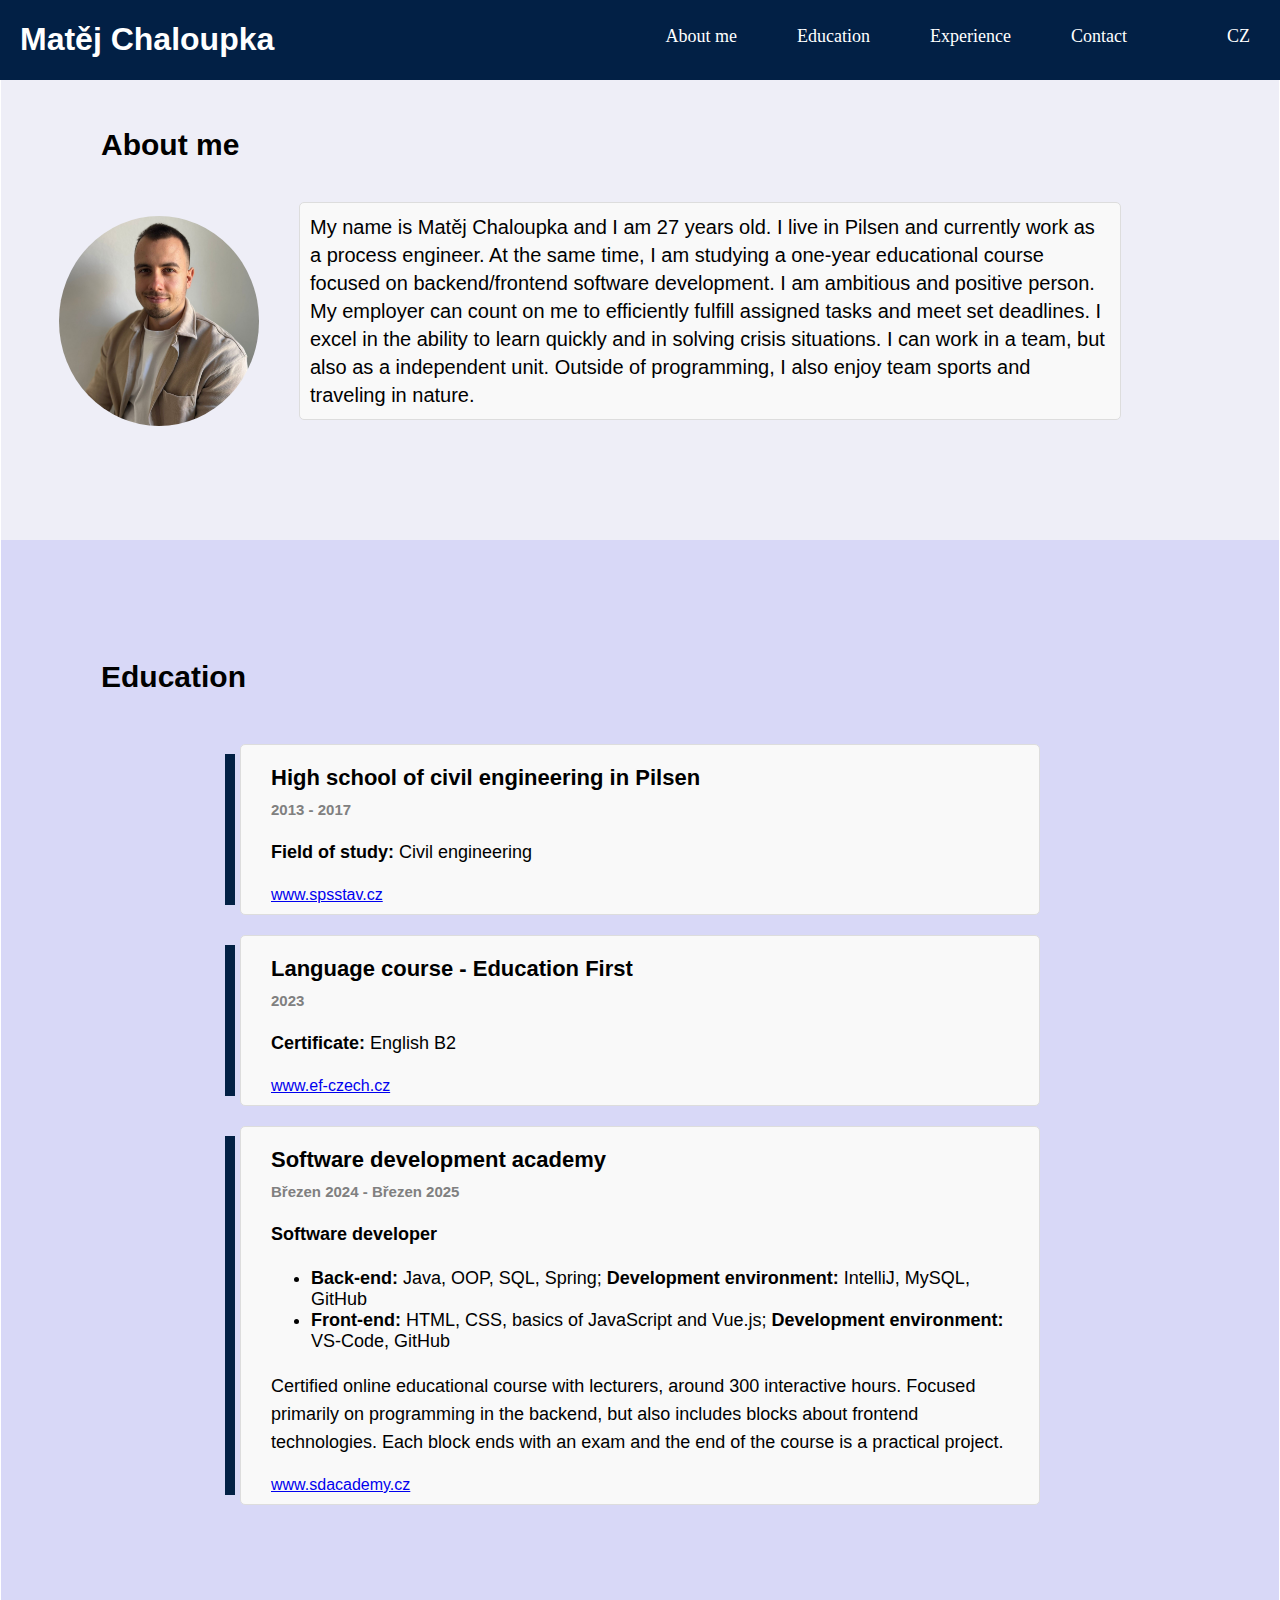
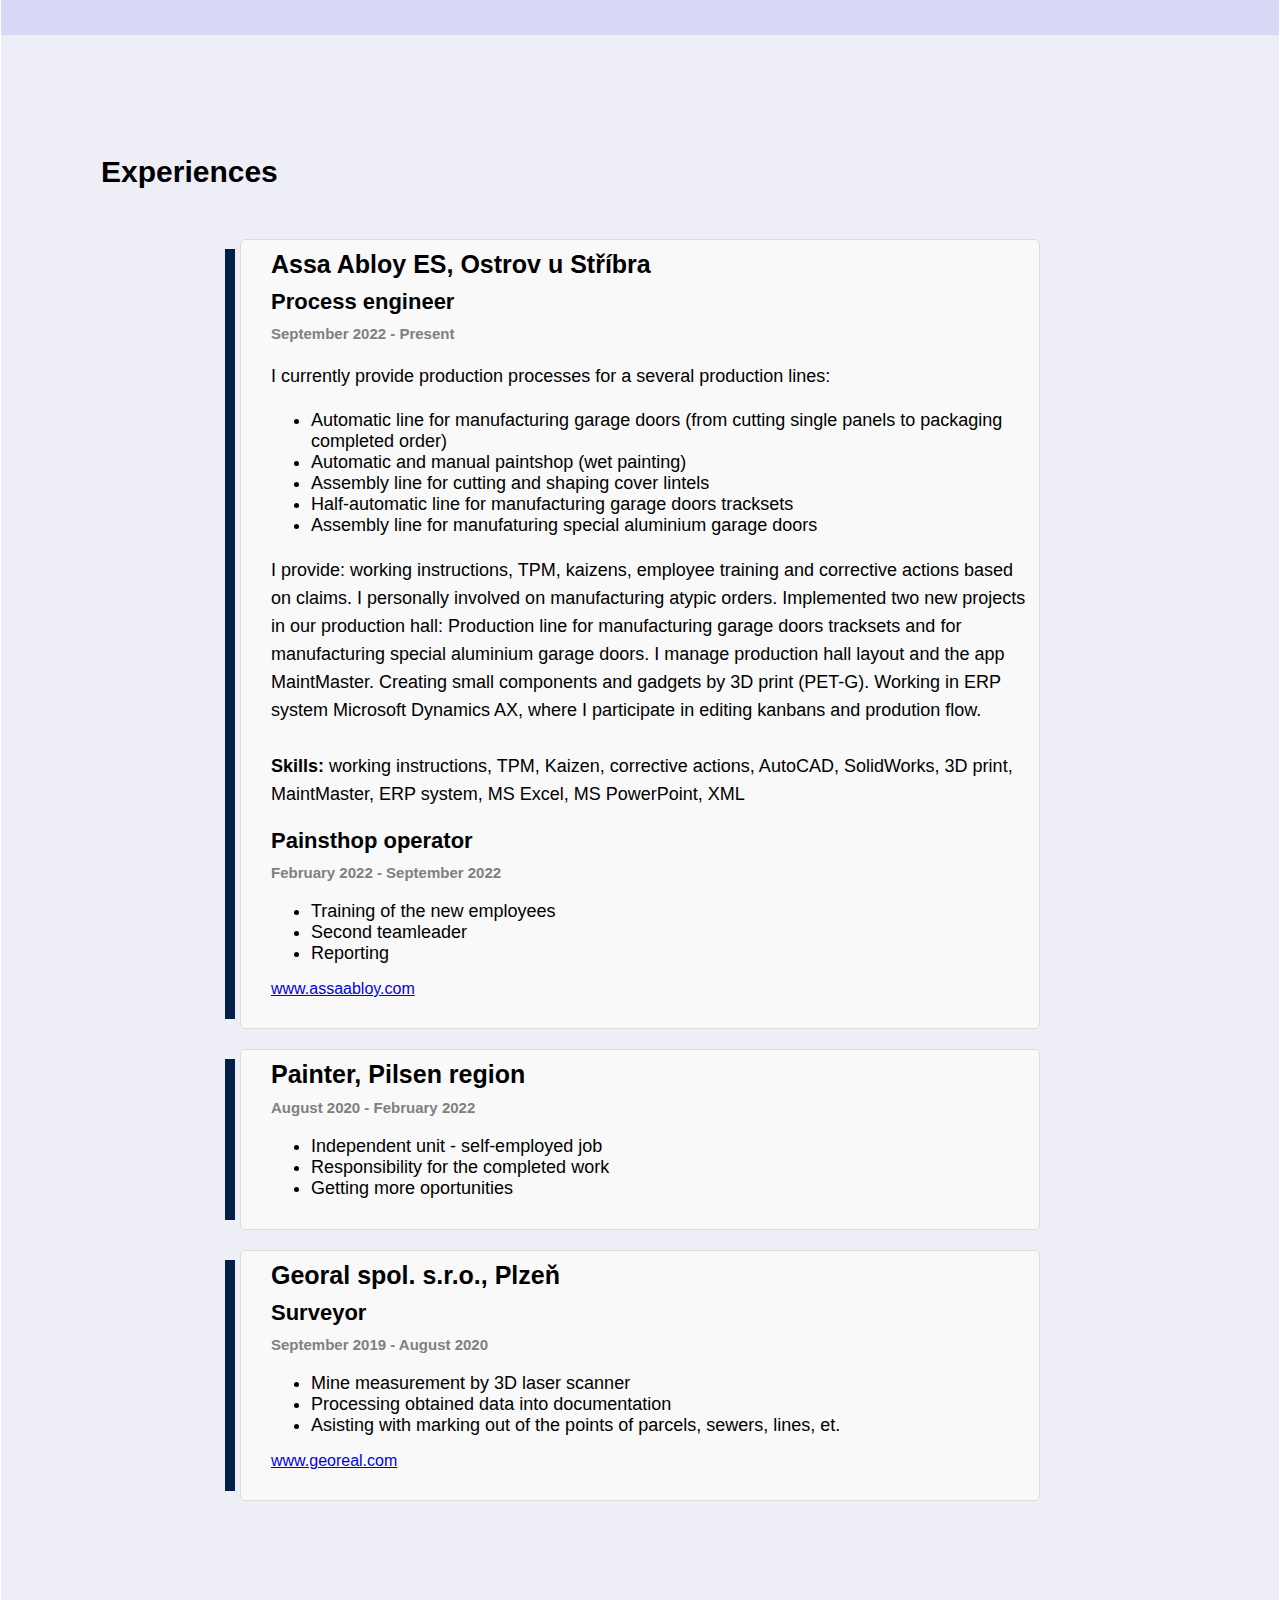
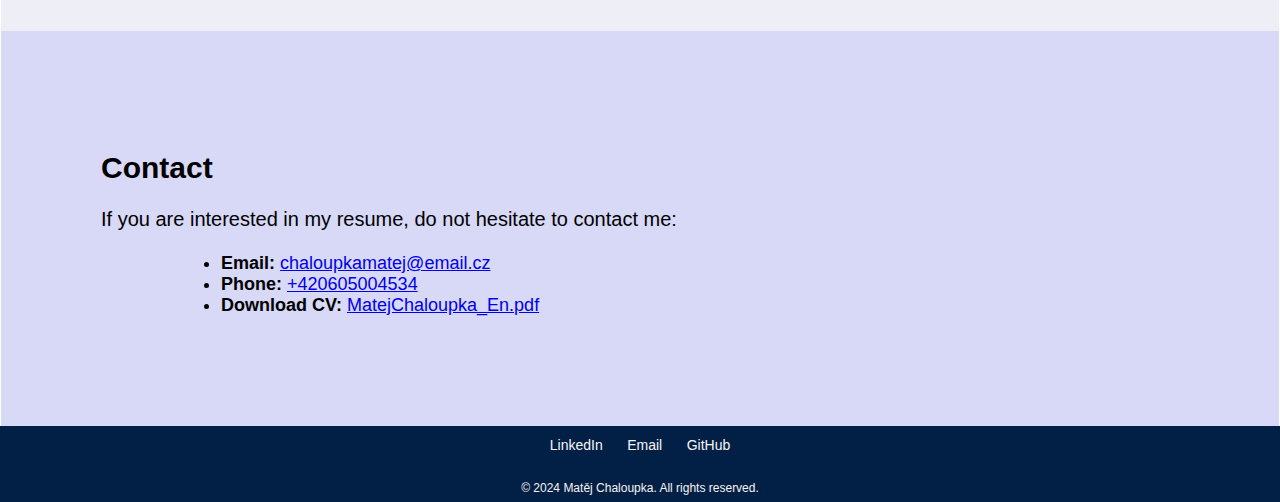
==== index_en.html @ 8a722eea "Add files via upload" ====
<!DOCTYPE html>
<html lang="en">
<head>
    <meta charset="UTF-8">
    <meta name="viewport" content="width=device-width, initial-scale=1.0">
    <title>CV - Matěj Chaloupka</title>
    <link rel="shortcut icon" href="img/mch.png">
    <link rel="stylesheet" href="css/style.css">
</head>

<body>
    <header>
        <h1>Matěj Chaloupka</h1>

        <nav class="menu">
        
            <ul class="links">
                <li><a href="#bio">About me</a></li>
                <li><a href="#edu">Education</a></li>
                <li><a href="#exp">Experience</a></li>
                <li><a href="#contact">Contact</a></li>
            </ul>
                    
            <ul class="langs">
                <li><a href="index.html">CZ</a></li>
            </ul>


        </nav>

    </header>


    <main>
        
        <section id="bio">
            <h2>About me</h2>

            <div class="div-bio">
                <img class="img-me" src="img/me.jpg" alt="Me">
                <p class="p-bio">
                    My name is Matěj Chaloupka and I am 27 years old. I live in Pilsen and currently work as a process engineer. At the same time, I am studying a one-year educational course focused on backend/frontend software development.
                    I am ambitious and positive person. My employer can count on me to efficiently fulfill assigned tasks and meet set deadlines. I excel in the ability to learn quickly and in solving crisis situations. I can work in a team, but also as a independent unit.
                    Outside of programming, I also enjoy team sports and traveling in nature.
                </p>
            </div>


        </section>


        <section id="edu">
            <h2>Education</h2>
            <div class="timeline">
                <div class="timeline-item">
                    <div class="timeline-content">
                        <article>
                            <h4>High school of civil engineering in Pilsen</h4>
                            <h5>2013 - 2017</h5>
                            <p>
                                <strong>Field of study: </strong> Civil engineering
                            </p>
                            <a href="https://www.spsstav.cz/">www.spsstav.cz</a>
                        </article>
                    </div>
                </div>
                <div class="timeline-item">
                    <div class="timeline-content">
                        <article>
                            <h4>Language course - Education First</h4>
                            <h5>2023</h5>
                            <p>
                                <strong>Certificate: </strong>English B2
                            </p>
                            <a href="https://www.ef-czech.cz/">www.ef-czech.cz</a>
                        </article>
                    </div>
                </div>

                <div class="timeline-item">
                    <div class="timeline-content">
                        <article>
                            <h4>Software development academy</h4>
                            <h5>Březen 2024 - Březen 2025</h5>
                            <p>
                                <strong>Software developer</strong>
                                <ul>
                                    <li><strong>Back-end: </strong>Java, OOP, SQL, Spring; <strong>Development environment: </strong>IntelliJ, MySQL, GitHub</li>
                                    <li><strong>Front-end: </strong>HTML, CSS, basics of JavaScript and Vue.js; <strong>Development environment: </strong>VS-Code, GitHub</li>
                                </ul>
                            </p>

                            <p>
                                Certified online educational course with lecturers, around 300 interactive hours. Focused primarily on programming in the backend, but also includes
                                blocks about frontend technologies. Each block ends with an exam and the end of the course is a practical project.
                            </p>
                            <a href="https://sdacademy.cz/">www.sdacademy.cz</a>
                        </article>
                    </div>
                </div>
            </div>
        </section>


        <section id="exp">
            <h2>Experiences</h2>
            <div class="timeline">
                <div class="timeline-item">
                    <div class="timeline-content">
                        <article>
                            <h3>Assa Abloy ES, Ostrov u Stříbra</h3>
                            <h4>Process engineer</h4>
                            <h5>September 2022 - Present</h5>
                            <p>
                                I currently provide production processes for a several production lines:
                                <ul>
                                    <li>Automatic line for manufacturing garage doors (from cutting single panels to packaging completed order)</li>
                                    <li>Automatic and manual paintshop (wet painting)</li>
                                    <li>Assembly line for cutting and shaping cover lintels</li>
                                    <li>Half-automatic line for manufacturing garage doors tracksets</li>
                                    <li>Assembly line for manufaturing special aluminium garage doors</li>                   
                                </ul>
                            </p>
                            <p>
                                I provide: working instructions, TPM, kaizens, employee training and corrective actions based on claims. 
                                I personally involved on manufacturing atypic orders. Implemented two new projects in our production hall: 
                                Production line for manufacturing garage doors tracksets and for manufacturing special aluminium garage doors.
                                I manage production hall layout and the app MaintMaster. Creating small components and gadgets by 3D print (PET-G). Working in ERP 
                                system Microsoft Dynamics AX, where I participate in editing kanbans and prodution flow.
                                <br><br>
                                <strong>Skills:</strong> working instructions, TPM, Kaizen, corrective actions, 
                                AutoCAD, SolidWorks, 3D print, MaintMaster, ERP system, MS Excel, 
                                MS PowerPoint, XML
                            </p>

                            <h4>Painsthop operator</h4>
                            <h5>February 2022 - September 2022</h5>
                            <p>
                                <ul>
                                    <li>Training of the new employees</li>
                                    <li>Second teamleader</li>
                                    <li>Reporting</li>
                                </ul>
                                <a href="https://www.assaabloy.com/cz/cs">www.assaabloy.com</a>
                            </p>
                        </article>
                    </div>
                </div>

                <div class="timeline-item">
                    <div class="timeline-content">
                        <article>
                            <h3>Painter, Pilsen region</h3>
                            <h5>August 2020 - February 2022</h5>
                            <p>
                                <ul>
                                    <li>Independent unit - self-employed job</li>
                                    <li>Responsibility for the completed work</li>
                                    <li>Getting more oportunities</li>
                                </ul>
                            </p>
                        </article>
                    </div>
                </div>

                <div class="timeline-item">
                    <div class="timeline-content">
                        <article>
                            <h3>Georal spol. s.r.o., Plzeň</h3>
                            <h4>Surveyor</h4>
                            <h5>September 2019 - August 2020</h5>
                            <p>
                                <ul>
                                    <li>Mine measurement by 3D laser scanner</li>
                                    <li>Processing obtained data into documentation</li>
                                    <li>Asisting with marking out of the points of parcels, sewers, lines, et.</li>
                                </ul>
                                <a href="https://georeal.cz/">www.georeal.com</a>
                            </p>
                        </article>
                    </div>
                </div>
            </div>
        </section>


        <section id="contact">
            <h2>Contact</h2>

            <p class="p-cont">
                If you are interested in my resume, do not hesitate to contact me:
                <ul class="ul-contact">
                    <li><strong>Email: </strong><a href="mailto:chaloupkamatej@email.cz">chaloupkamatej@email.cz</a></li>
                    <li><strong>Phone: </strong> <a href="tel:+420605004534">+420605004534</a></li>
                    <li><strong>Download CV: </strong> <a href="docs/CVMCH_ENG.pdf" download="MatejChaloupka_CZ.pdf">MatejChaloupka_En.pdf</a></li>
                </ul>
            </p>

        </section>

    </main>

    <footer>
        <div class="footer-container">
          <div class="footer-links">
            <a href="https://linkedin.com/in/matěj-chaloupka-353ba0285" target="_blank">LinkedIn</a>
            <a href="mailto:chaloupkamatej@email.cz">Email</a>
            <a href="https://github.com/chaloupkamatej" target="_blank">GitHub</a>
          </div>
          <p class="footer-copy">&copy; 2024 Matěj Chaloupka. All rights reserved.</p>
        </div>
      </footer>    

</body>
</html>
---- css/style.css ----
body {
    font-family: "Calibri", "Arial", "Helvetica"
}

nav {
    display: flex;
}

.menu {
  margin-left: auto;
  margin-right: 20px;
}
    .menu ul {
        list-style: none;
    }
    
    .menu li {
        float: left;
        padding: 10px 30px;
        vertical-align: center;
        font-size: large;
    }
    
    .menu a {
      
        color: #fff;
    }

    .links, .langs {
      text-decoration: none;
        display: flex;
    }

    .langs li a{
      margin-left: auto;
    }

    .menu a {
      font-family: 'Calibri';
      text-decoration: none;
    }

    .menu a:hover {
      color: #a3a3c0;
      text-decoration: underline;
    }


.p-bio {
  position: relative;
    max-width: 800px; 
    padding: 10px;
    background-color: #f9f9f9; 
    border: 1px solid #ddd; 
    border-radius: 5px;
    font-size: 20px;
    line-height: 28px;
    margin: 20px 100px;
    
}

.div-bio {
    display: flex;
    align-items: center;
    justify-content: center;
    text-align: left;
    margin-left: -200px;
}



.img-me {
    width: 200px;
    border: #ddd 1px;
    border-radius: 50%;
    height: auto;
    margin-left: 200px;
    margin-right: -60px;
    margin-top: 20px;
}

header {
    display: flex;
    background-color: #022045;
    padding: 0px 20px;
    color: white;
    position: fixed;
    top: 0;
    width: 100%;
    left: 0;
    z-index: 1;
}

footer {
    margin-top: 0px;
    color: #f7f3f3;
    padding: 0px 0;
    text-align: center;
    font-family: "Calibri", "Arial";
  }
  
  .footer-container {
    background-color: #022045;
    margin: -10px -10px;
    display: flex;
    flex-direction: column;
    align-items: center;
  }
  
  
  .footer-links {
    margin: 10px 0;
  }
  
  .footer-links a {
    color: #f9f5f5;
    text-decoration: none;
    margin: 0 10px;
    font-size: 14px;
  }
  
  .footer-links a:hover {
    text-decoration: underline;
  }
  
  .footer-copy {
    font-size: 12px;
    margin-top: 10px;
    margin-bottom: 0px;
  }

  #bio {
    padding: 100px 0;
    margin: 0px -7px;
    background-color: #eeeef7;
  }

  #edu {
    padding: 100px 0;
    margin: 0px -7px;
    background-color: #d8d8f7;
  }

  #exp {
    padding: 100px 0;
    margin: 0px -7px;
    background-color: #eeeef7;
  }

  #contact {
    padding: 100px 0;
    margin: 0px -7px;
    background-color: #d8d8f7;
  }

  h2 {
    font-size: 30px;
    margin: 20px 100px;
  }

  h3 {
    font-size: 25px;
    margin: 10px 250px;
  }

  h4 {
    font-size: 22px;
    margin: 10px 0;
  }

  h5 {
    font-size: 15px;
    margin: 10px 0;
    color: grey;
  }

  p {
    font-size: 20px;
    line-height: 28px;
    margin: 20px 0;
  }


article {
    margin-left: 20px;
}

.p-cont {
    font-size: 20px;
    line-height: 28px;
    margin: 20px 100px;
}

section li {
    font-size: 18px;
}



  
  .timeline {
    position: relative;
    max-width: 800px; 
    margin: auto;
    padding: 10px;
  }
  
  .timeline-item {
    position: relative;
    margin: 20px 0;
  }
  
  .timeline-item .timeline-content {
    background-color: #f9f9f9; 
    border: 1px solid #ddd; 
    border-radius: 5px;
    padding: 10px;
    position: relative;
  }
  
  .timeline-item h3 {
    margin: 0; 
  }
  
  .timeline-item::before {
    content: '';
    position: absolute;
    left: -15px; 
    top: 10px; 
    width: 10px; 
    height: calc(100% - 20px); 
    background-color: #022045; 
  }

  .timeline a li{
    font-size: 18px;
  }

  .timeline-content article p{
    font-size: 18px;
  }

  .ul-contact {
    margin-left: 180px;
  }
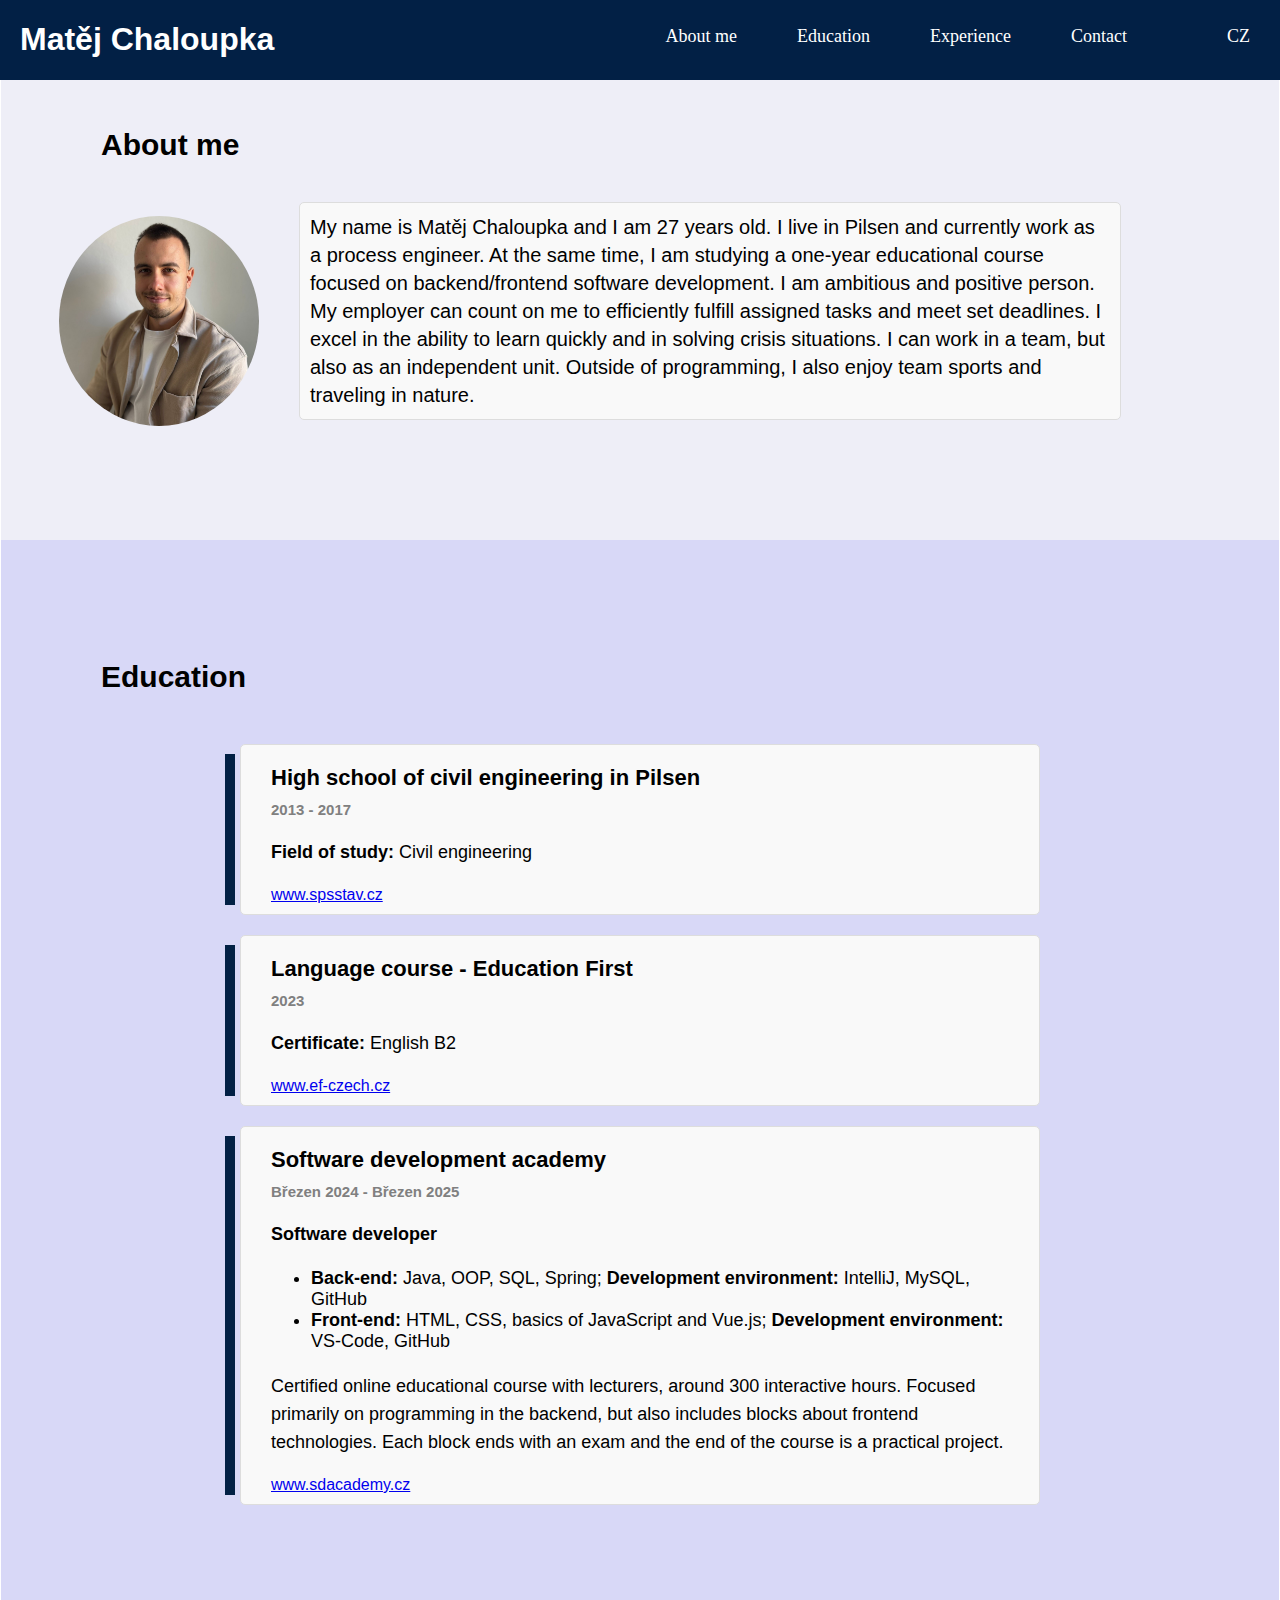
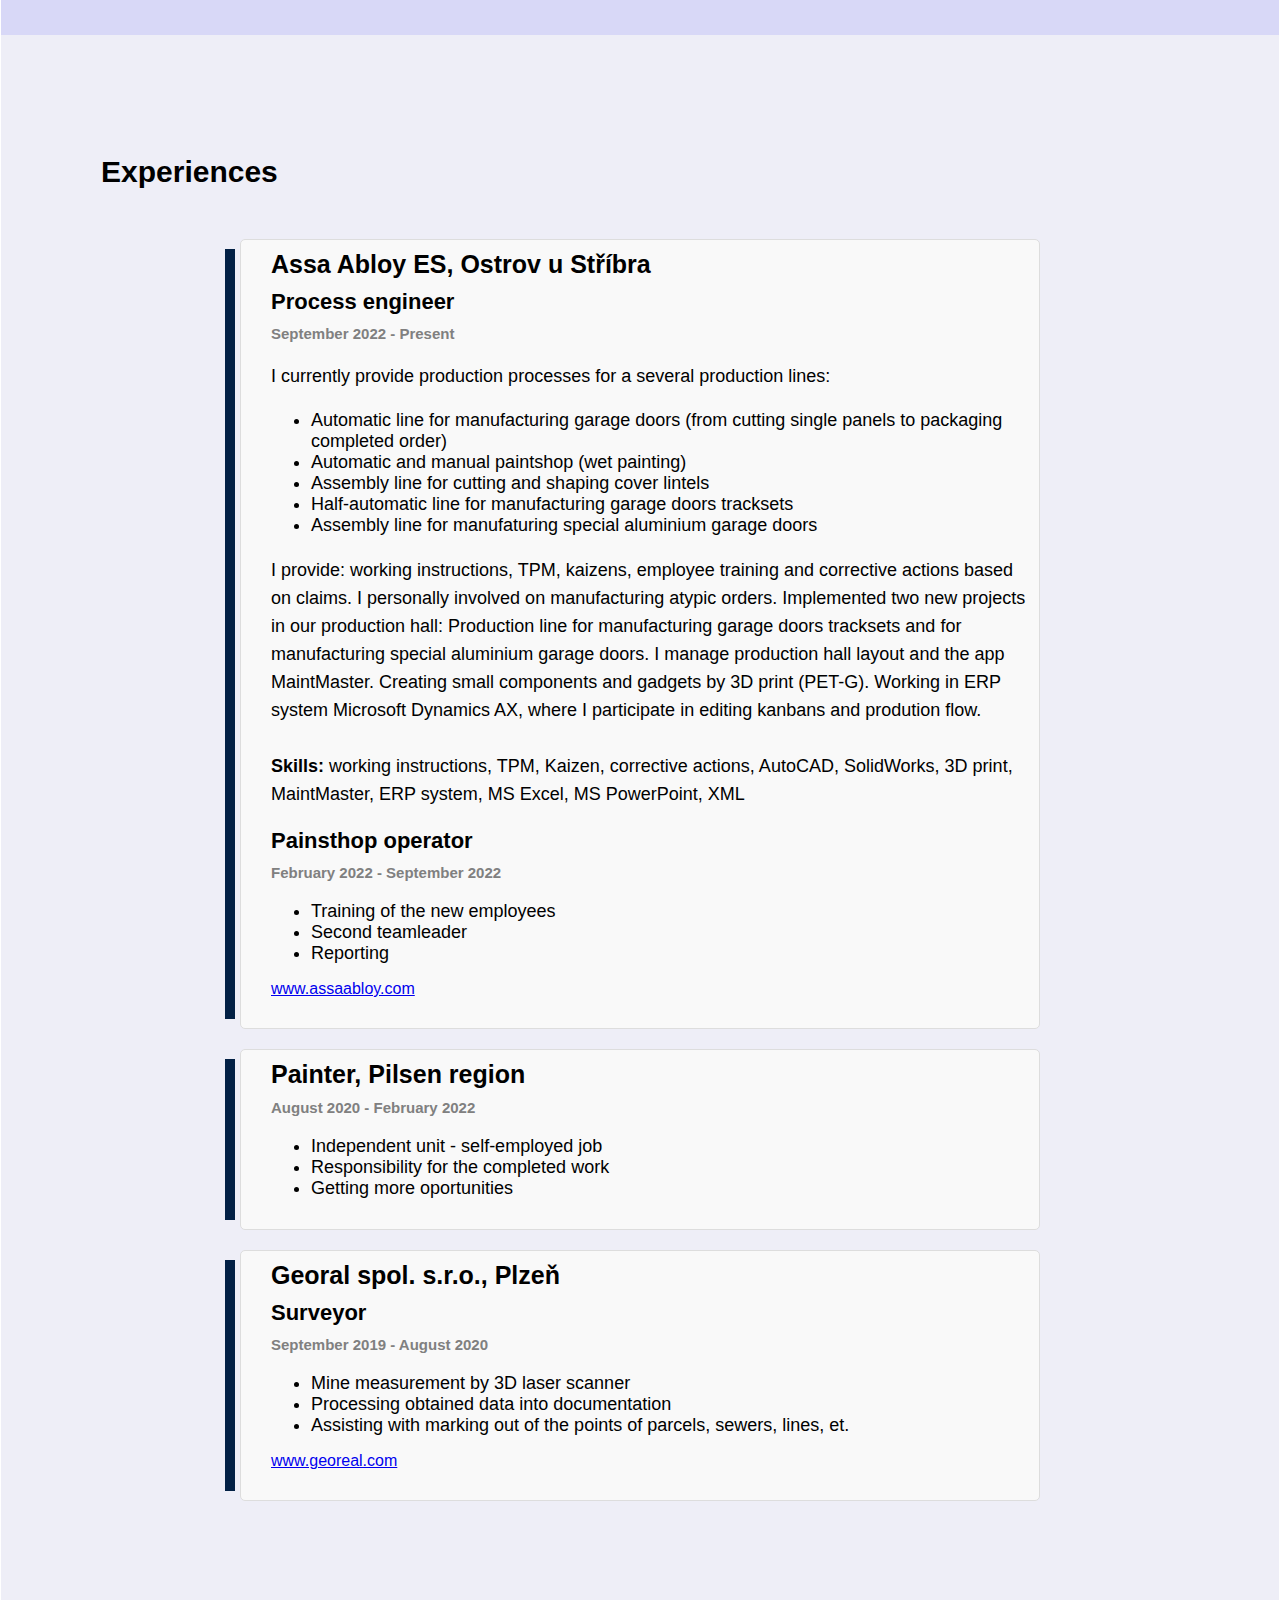
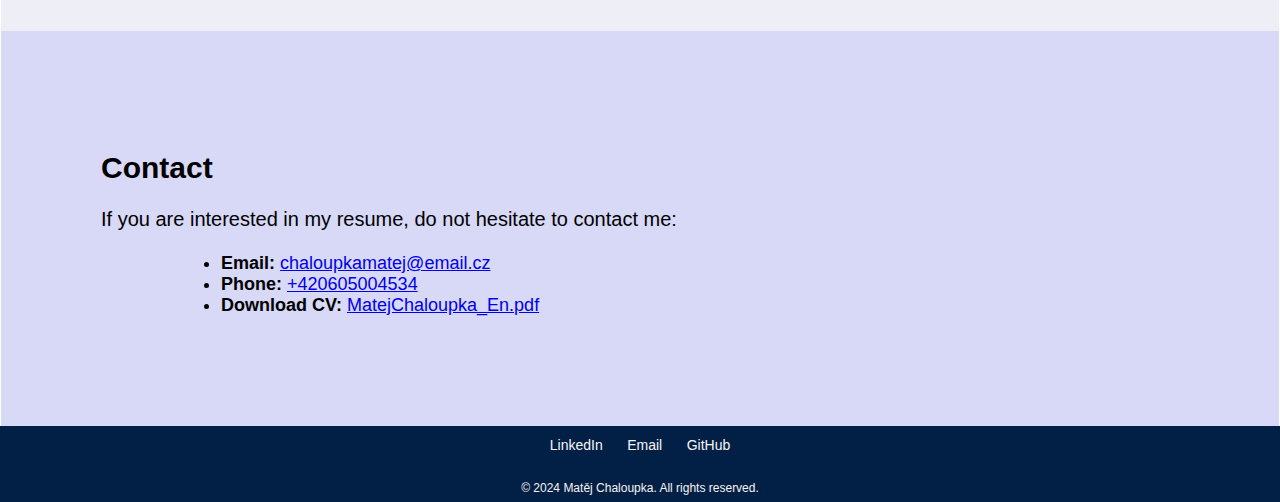
==== commit 57b0bc66: "Update index_en.html" ====
--- a/index_en.html
+++ b/index_en.html
@@ -40,7 +40,7 @@
                 <img class="img-me" src="img/me.jpg" alt="Me">
                 <p class="p-bio">
                     My name is Matěj Chaloupka and I am 27 years old. I live in Pilsen and currently work as a process engineer. At the same time, I am studying a one-year educational course focused on backend/frontend software development.
-                    I am ambitious and positive person. My employer can count on me to efficiently fulfill assigned tasks and meet set deadlines. I excel in the ability to learn quickly and in solving crisis situations. I can work in a team, but also as a independent unit.
+                    I am ambitious and positive person. My employer can count on me to efficiently fulfill assigned tasks and meet set deadlines. I excel in the ability to learn quickly and in solving crisis situations. I can work in a team, but also as an independent unit.
                     Outside of programming, I also enjoy team sports and traveling in nature.
                 </p>
             </div>
@@ -173,7 +173,7 @@
                                 <ul>
                                     <li>Mine measurement by 3D laser scanner</li>
                                     <li>Processing obtained data into documentation</li>
-                                    <li>Asisting with marking out of the points of parcels, sewers, lines, et.</li>
+                                    <li>Assisting with marking out of the points of parcels, sewers, lines, et.</li>
                                 </ul>
                                 <a href="https://georeal.cz/">www.georeal.com</a>
                             </p>
@@ -212,4 +212,4 @@
       </footer>    
 
 </body>
-</html>+</html>
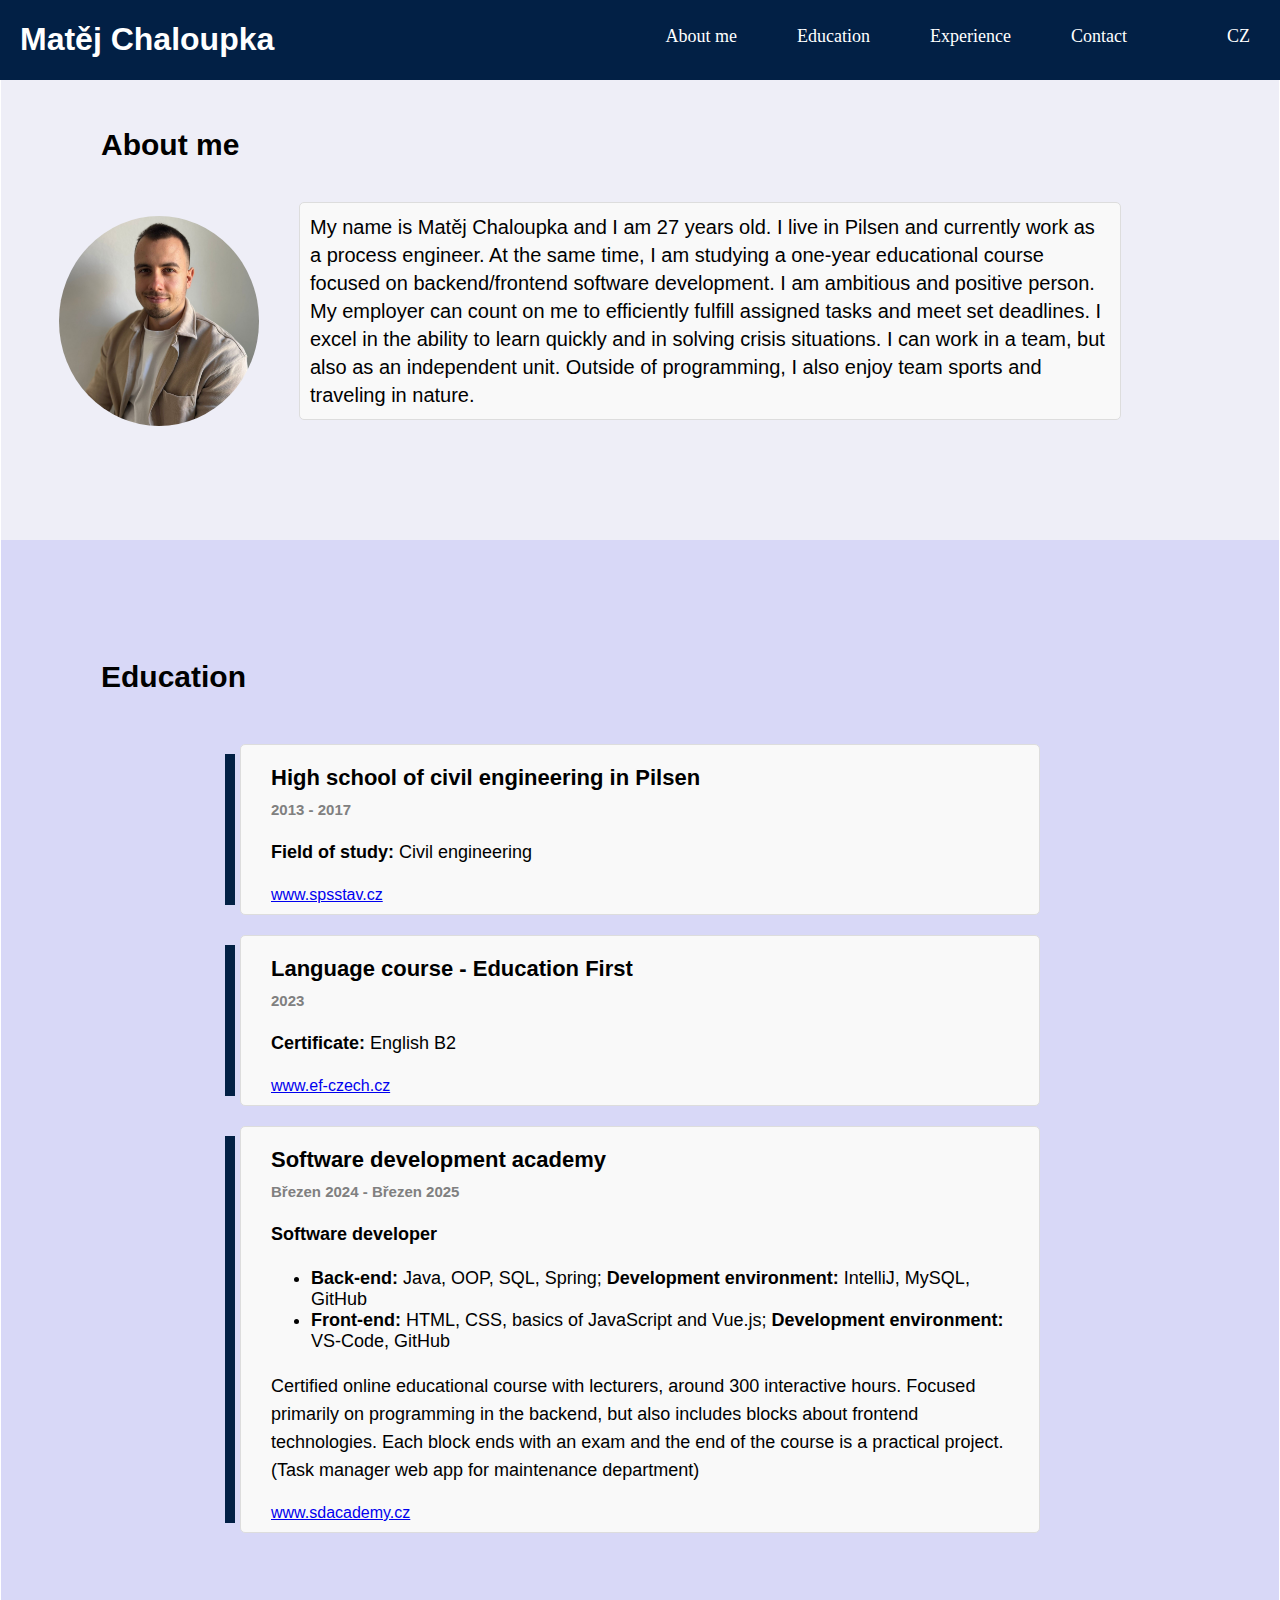
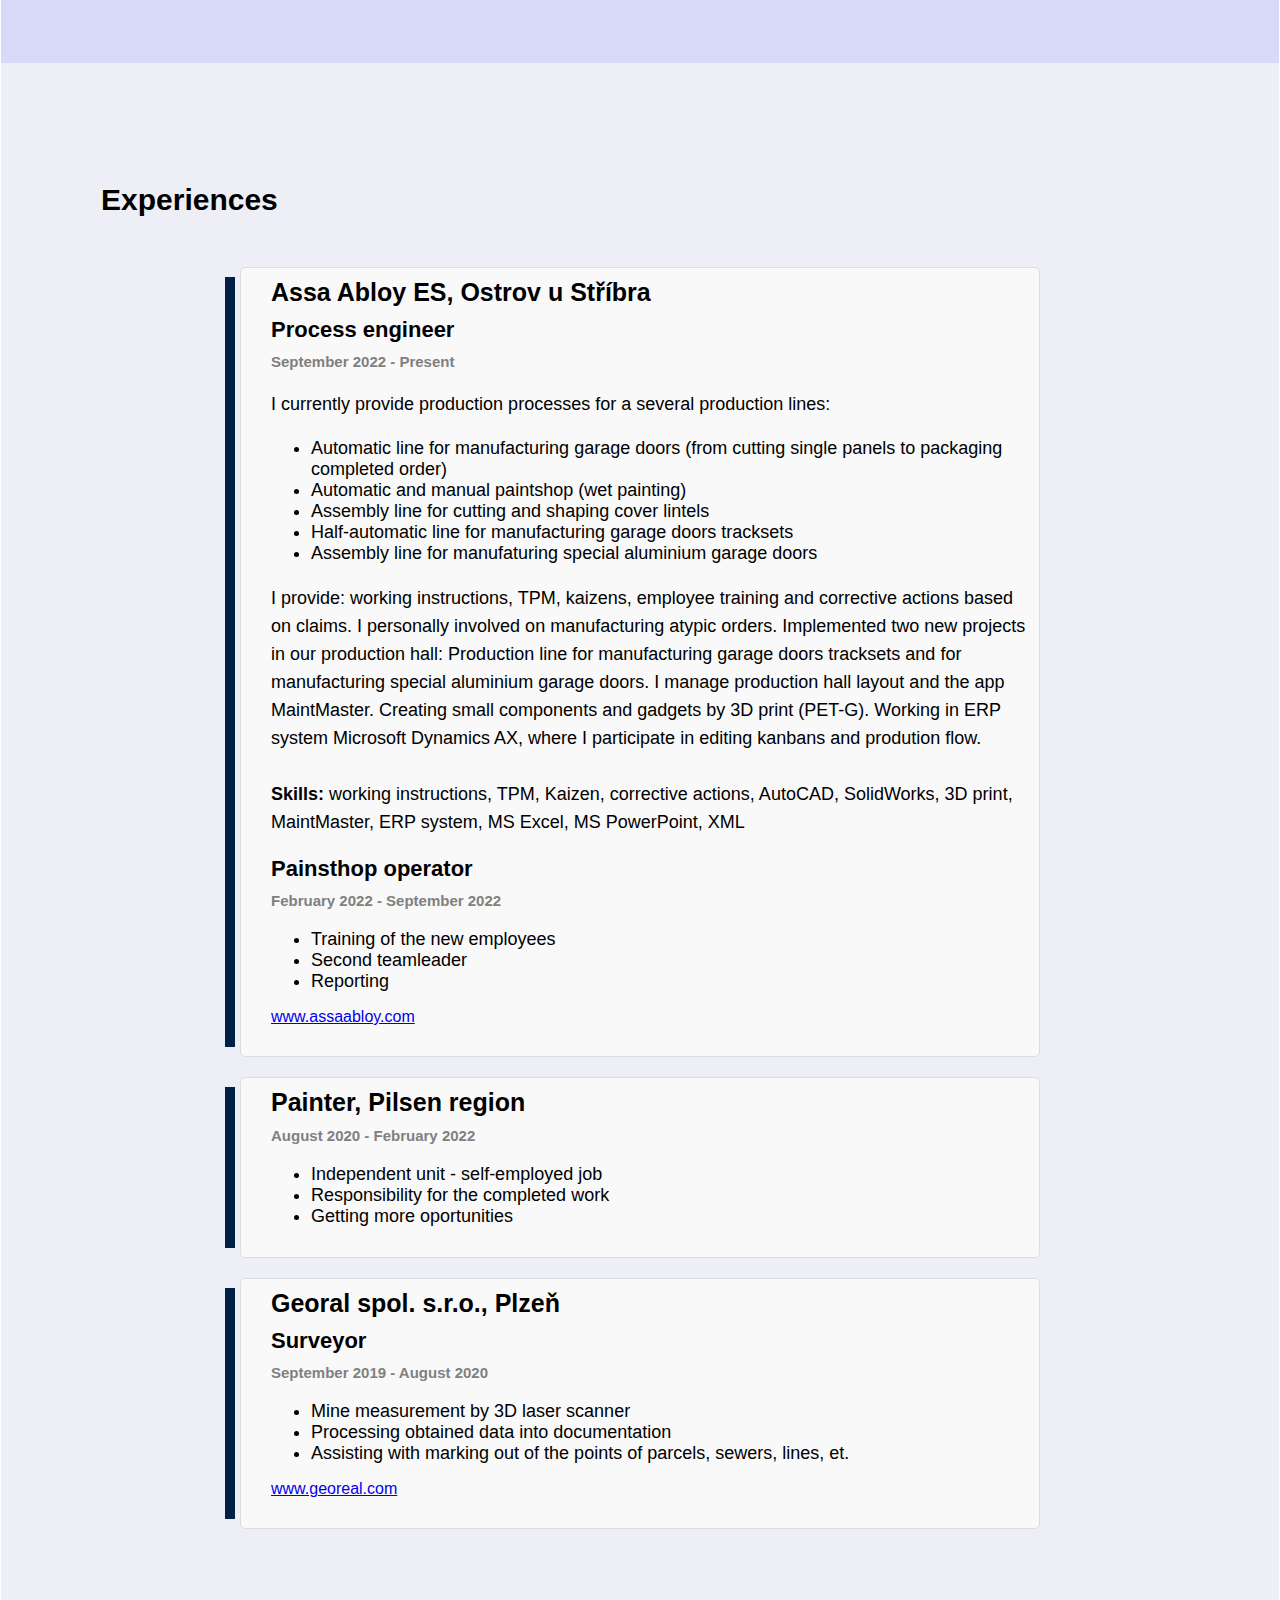
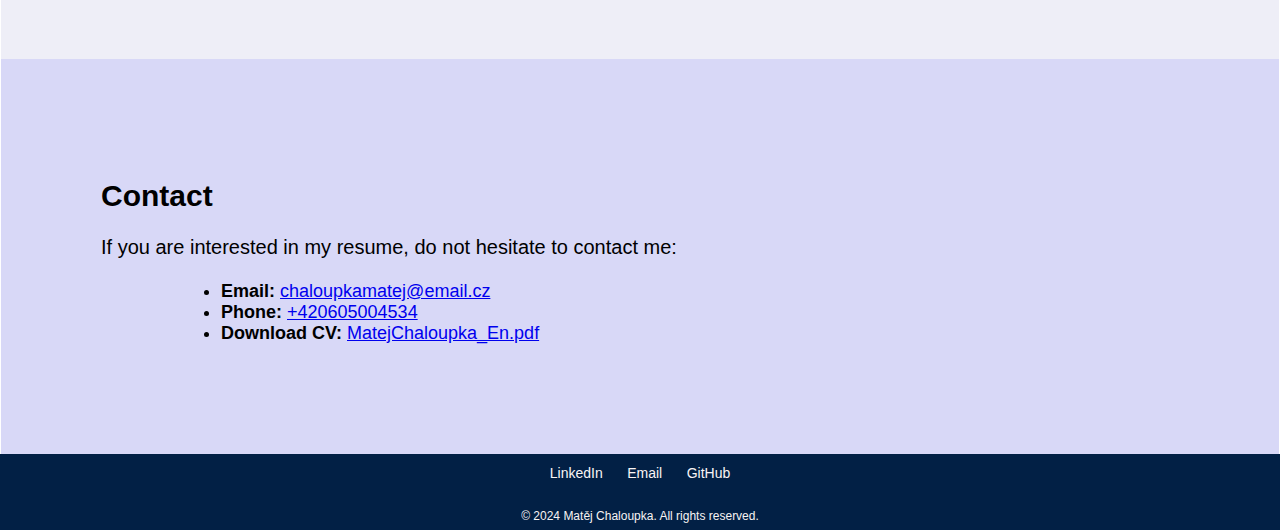
==== commit bf498d96: "Update index_en.html" ====
--- a/index_en.html
+++ b/index_en.html
@@ -92,7 +92,7 @@
 
                             <p>
                                 Certified online educational course with lecturers, around 300 interactive hours. Focused primarily on programming in the backend, but also includes
-                                blocks about frontend technologies. Each block ends with an exam and the end of the course is a practical project.
+                                blocks about frontend technologies. Each block ends with an exam and the end of the course is a practical project. (Task manager web app for maintenance department)
                             </p>
                             <a href="https://sdacademy.cz/">www.sdacademy.cz</a>
                         </article>
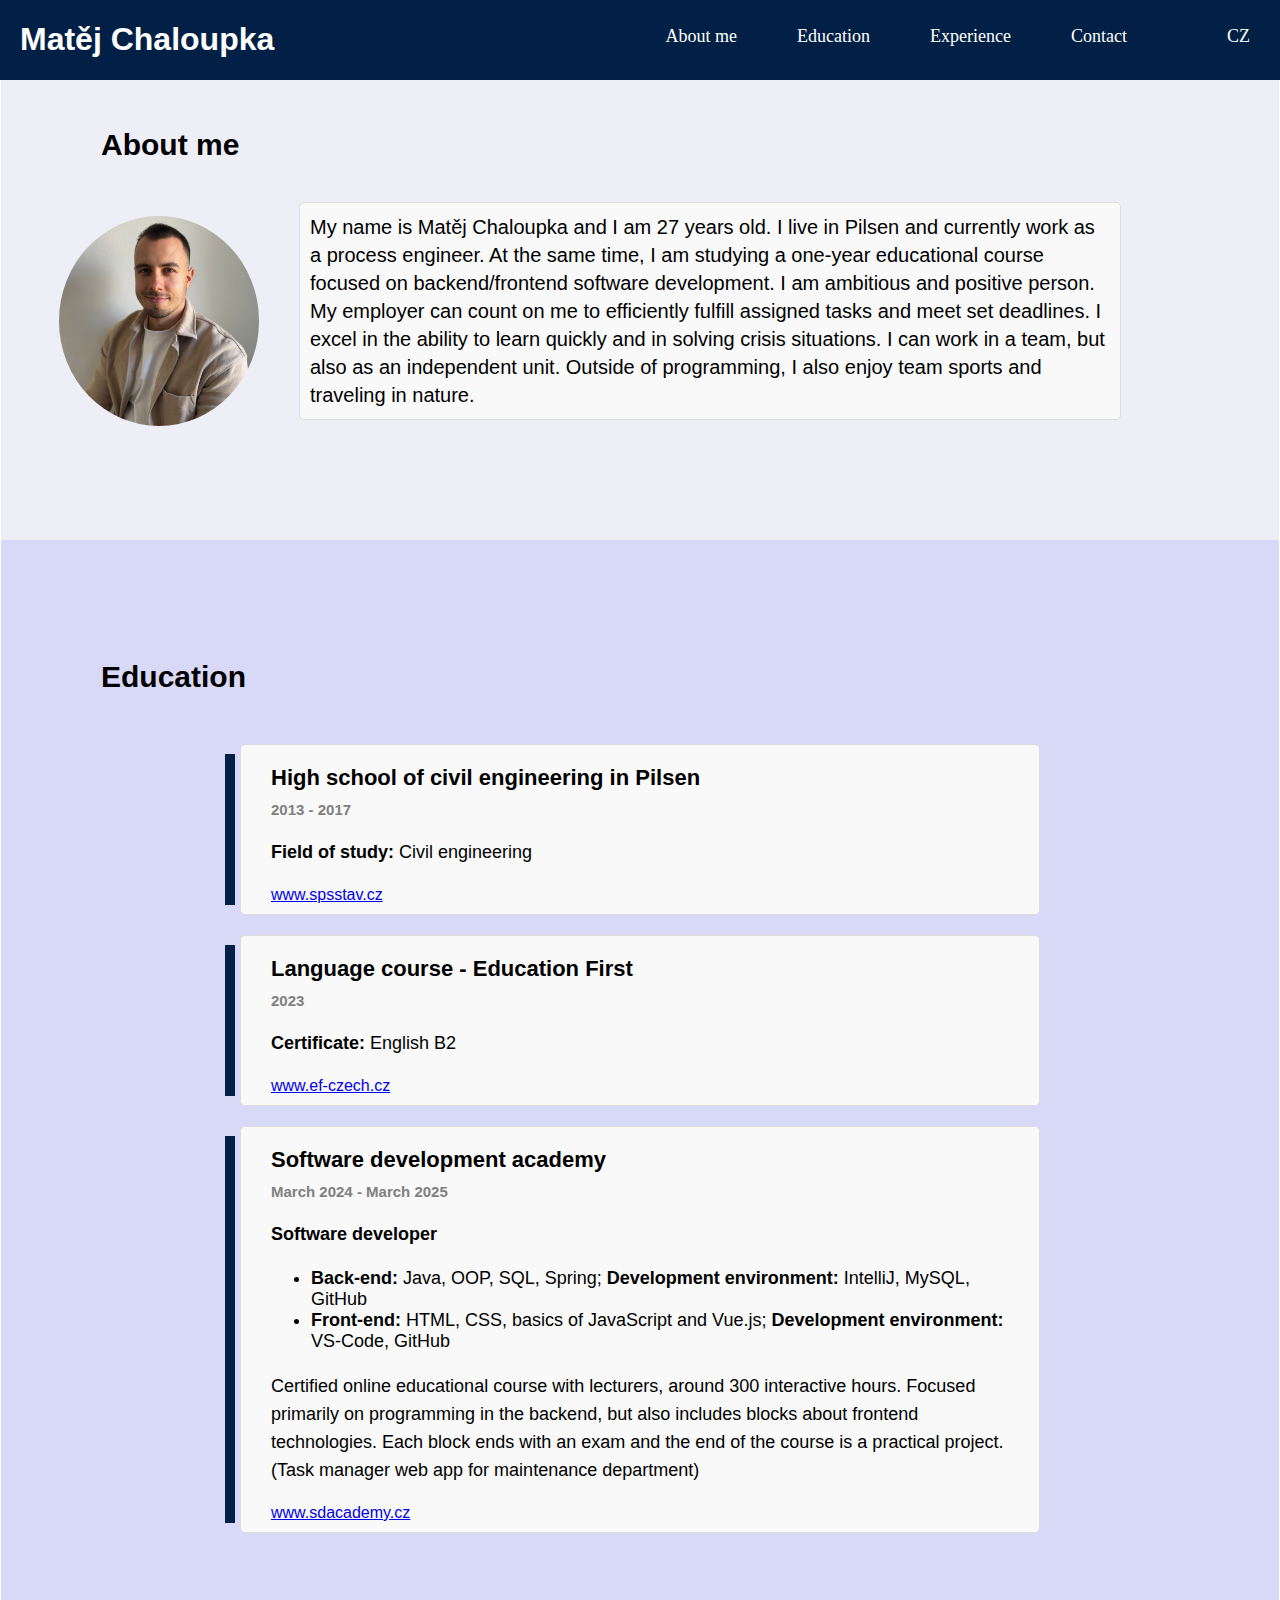
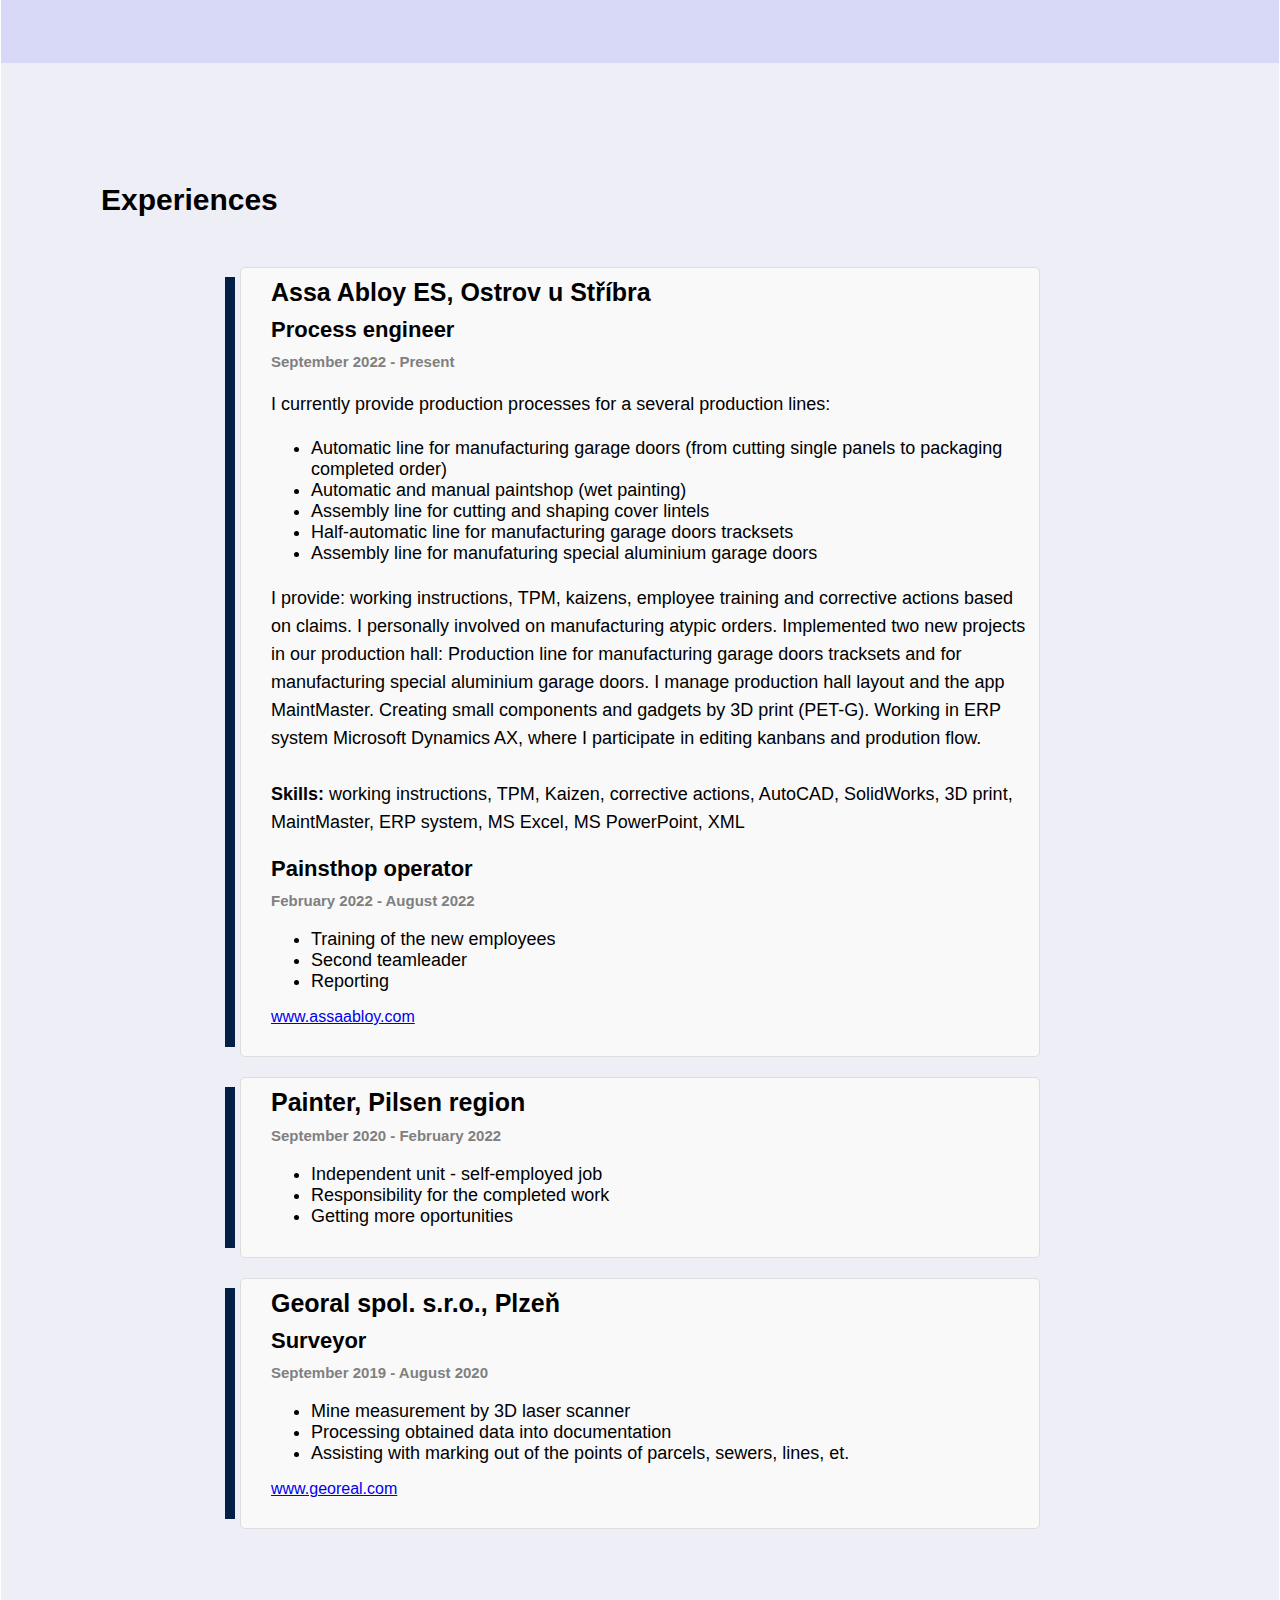
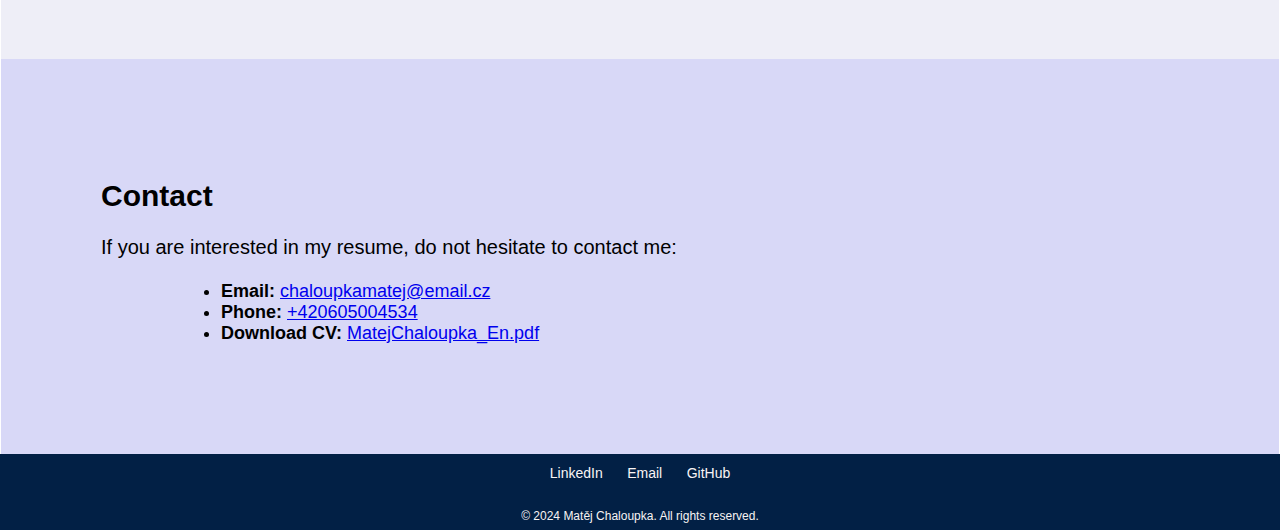
==== commit edc1ea8c: "Update index_en.html" ====
--- a/index_en.html
+++ b/index_en.html
@@ -81,7 +81,7 @@
                     <div class="timeline-content">
                         <article>
                             <h4>Software development academy</h4>
-                            <h5>Březen 2024 - Březen 2025</h5>
+                            <h5>March 2024 - March 2025</h5>
                             <p>
                                 <strong>Software developer</strong>
                                 <ul>
@@ -134,7 +134,7 @@
                             </p>
 
                             <h4>Painsthop operator</h4>
-                            <h5>February 2022 - September 2022</h5>
+                            <h5>February 2022 - August 2022</h5>
                             <p>
                                 <ul>
                                     <li>Training of the new employees</li>
@@ -151,7 +151,7 @@
                     <div class="timeline-content">
                         <article>
                             <h3>Painter, Pilsen region</h3>
-                            <h5>August 2020 - February 2022</h5>
+                            <h5>September 2020 - February 2022</h5>
                             <p>
                                 <ul>
                                     <li>Independent unit - self-employed job</li>
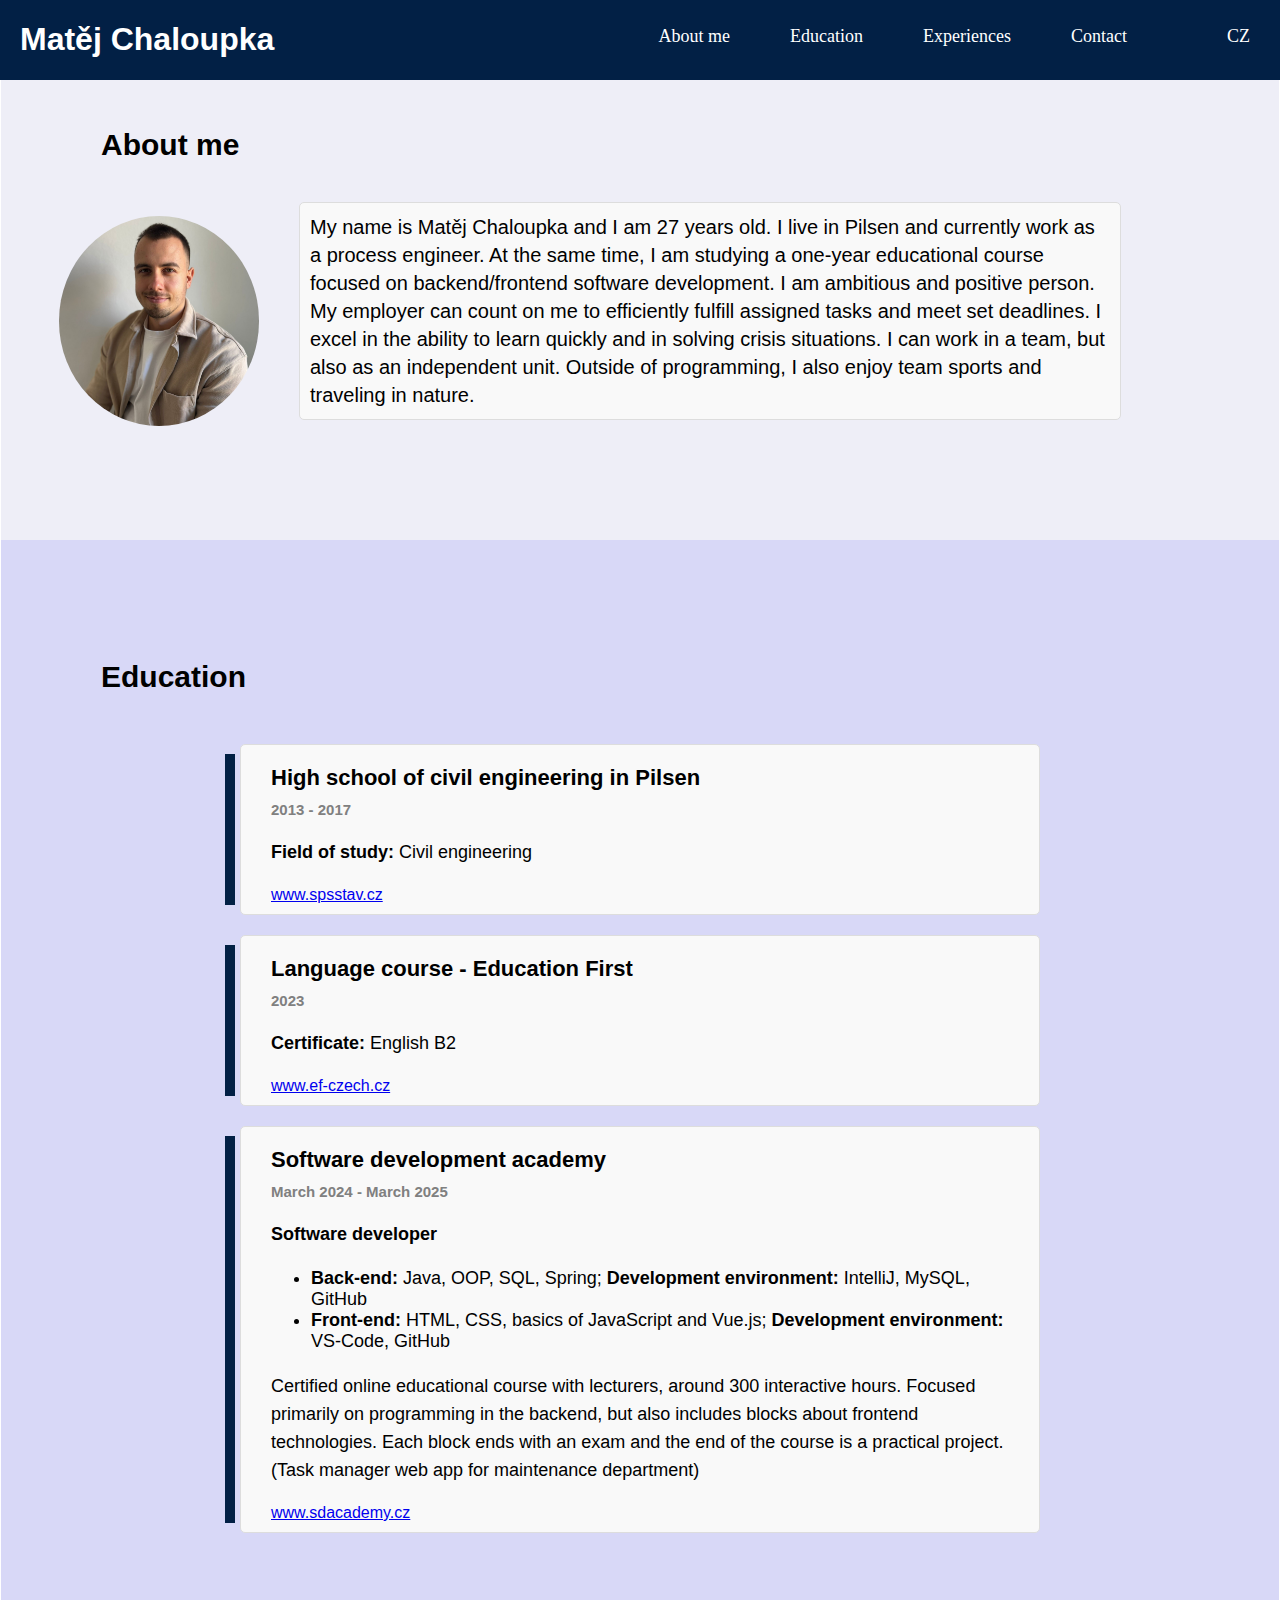
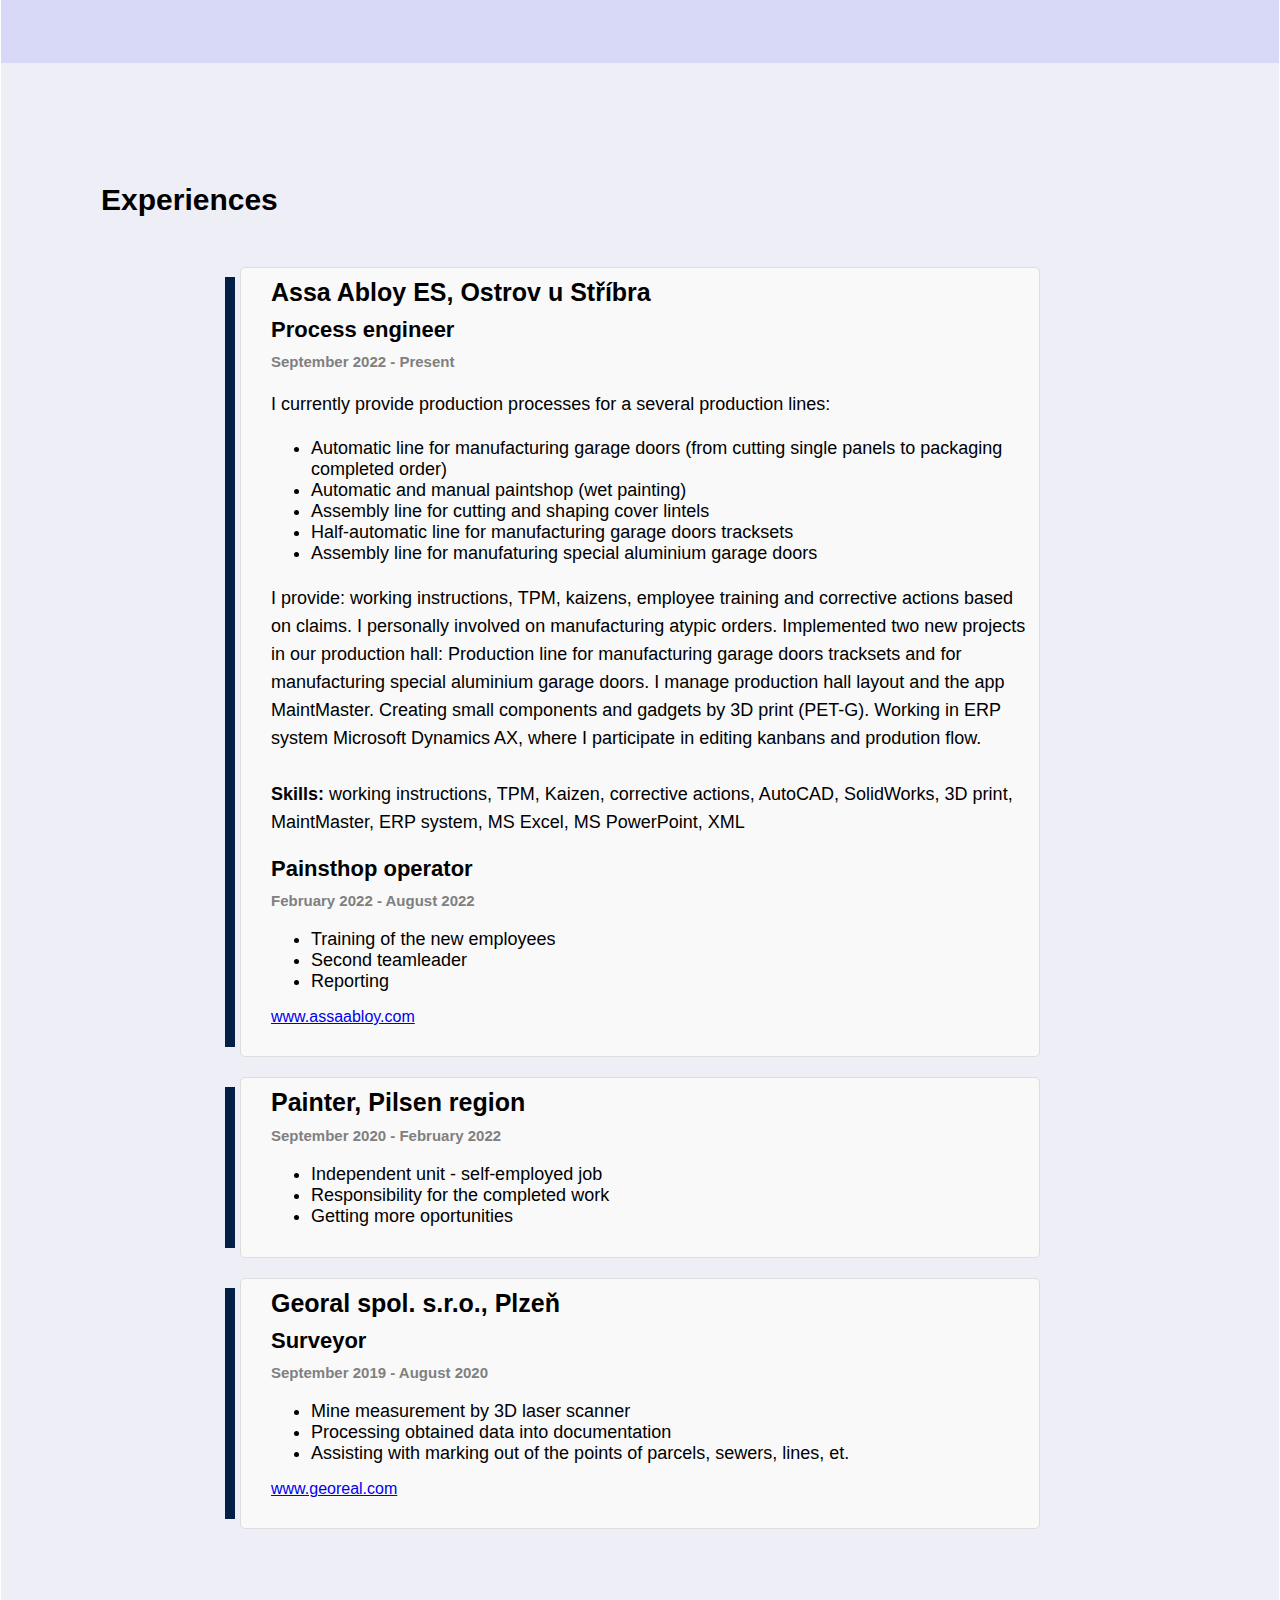
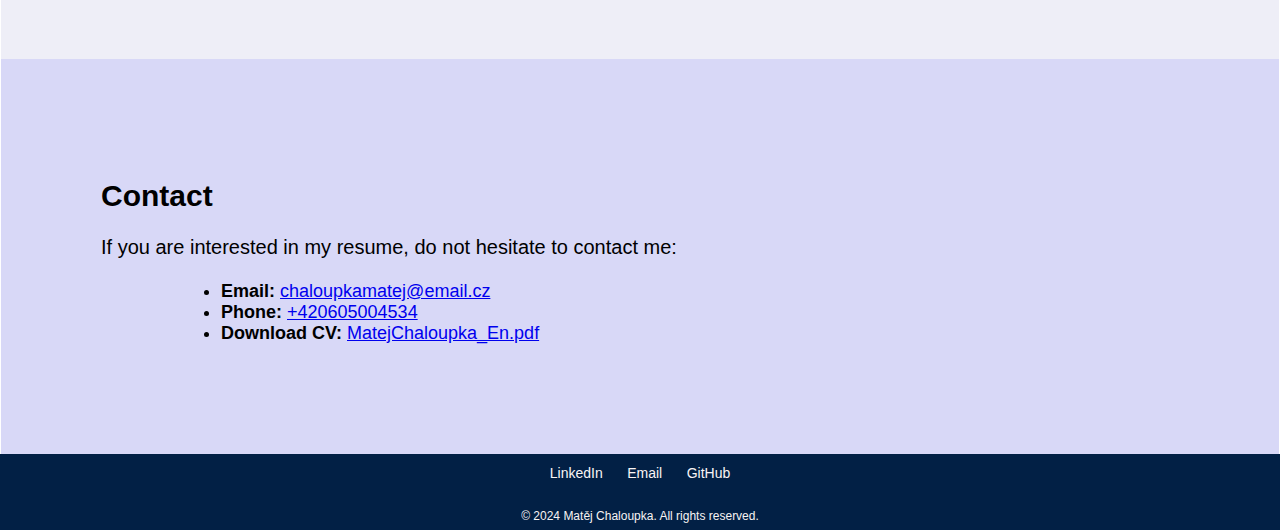
==== commit b706f483: "Update index_en.html" ====
--- a/index_en.html
+++ b/index_en.html
@@ -17,7 +17,7 @@
             <ul class="links">
                 <li><a href="#bio">About me</a></li>
                 <li><a href="#edu">Education</a></li>
-                <li><a href="#exp">Experience</a></li>
+                <li><a href="#exp">Experiences</a></li>
                 <li><a href="#contact">Contact</a></li>
             </ul>
                     
